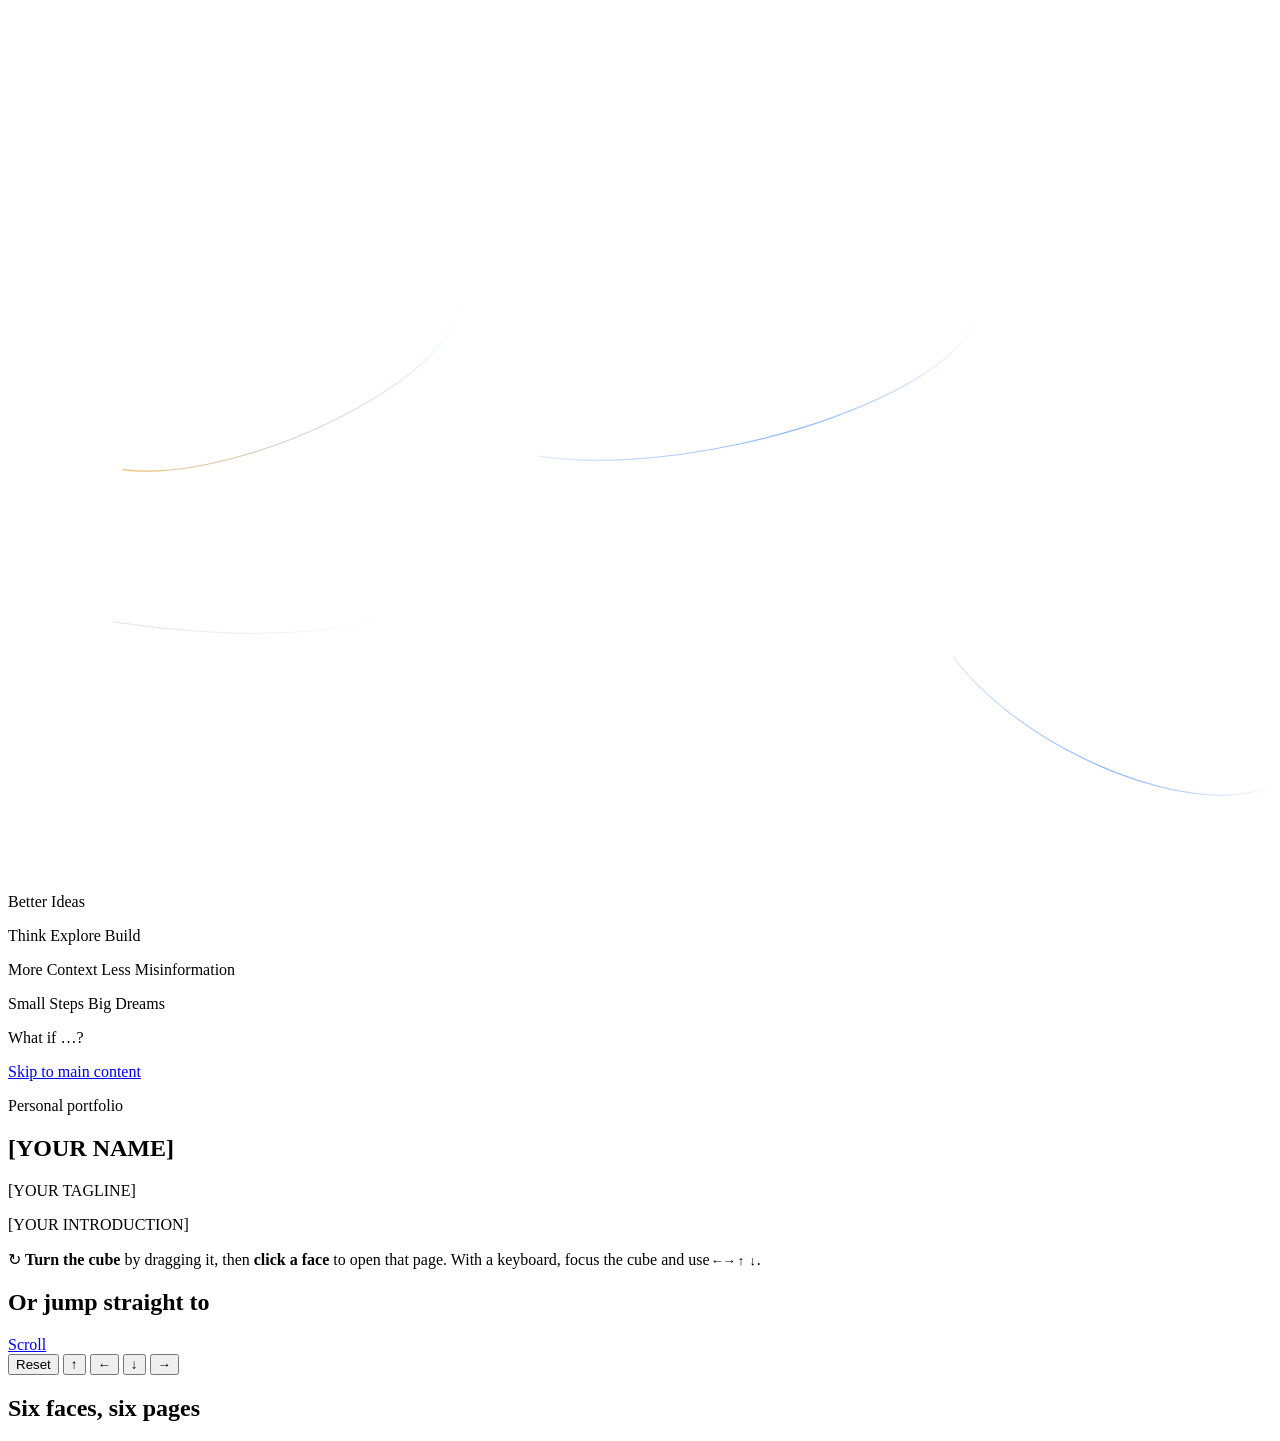
==== index.html @ 59bcc599 "Add files via upload" ====
<!DOCTYPE html>
<html lang="en">
<head>
  <meta charset="utf-8">
  <meta name="viewport" content="width=device-width, initial-scale=1">
  <title>Cube-tie Guy — Portfolio</title>
  <meta name="description" content="Personal portfolio: about, education, projects, achievements, activities and future goals.">
  <meta name="theme-color" content="#f3f1ec">
  <link rel="icon" href="assets/favicon.svg" type="image/svg+xml">
  <link href="https://fonts.googleapis.com/css2?family=Plus+Jakarta+Sans:wght@400;500;700;800&display=swap" rel="stylesheet">
  <link rel="stylesheet" href="css/styles.css">
  <link rel="stylesheet" href="css/styles.css">
  <link rel="stylesheet" href="css/cube-bg.css">
</head>
<body data-page="home" id="top">
  <div id="cube-bg" aria-hidden="true">
  <canvas id="stars"></canvas>

  <svg class="orbits" viewBox="0 0 1600 900" preserveAspectRatio="none">
    <defs>
      <linearGradient id="og1" x1="0" x2="1"><stop offset="0" stop-color="#ffb43a" stop-opacity=".9"/><stop offset="1" stop-color="#4f8dff" stop-opacity="0"/></linearGradient>
      <linearGradient id="og2" x1="0" x2="1"><stop offset="0" stop-color="#4f8dff" stop-opacity="0"/><stop offset=".6" stop-color="#6fa6ff" stop-opacity=".8"/><stop offset="1" stop-color="#4f8dff" stop-opacity="0"/></linearGradient>
    </defs>
    <g fill="none" stroke-width="1.5">
      <ellipse cx="330" cy="260" rx="260" ry="95" transform="rotate(-22 330 260)" stroke="url(#og1)" stroke-dasharray="520 700"/>
      <ellipse cx="900" cy="250" rx="330" ry="110" transform="rotate(-12 900 250)" stroke="url(#og2)" stroke-dasharray="620 900"/>
      <ellipse cx="1400" cy="640" rx="260" ry="120" transform="rotate(28 1400 640)" stroke="url(#og2)" stroke-dasharray="500 800"/>
      <ellipse cx="200" cy="520" rx="300" ry="70" transform="rotate(6 200 520)" stroke="url(#og1)" stroke-opacity=".5" stroke-dasharray="380 900"/>
    </g>
  </svg>

  <div id="cubes"></div>

  <p class="cbg-tag" style="left:12%;top:14%">Better Ideas</p>
  <p class="cbg-tag" style="left:55%;top:14%">Think Explore Build</p>
  <p class="cbg-tag" style="left:30%;top:67%">More Context Less Misinformation</p>
  <p class="cbg-tag" style="right:65%;top:12%">Small Steps Big Dreams</p>
  <p class="cbg-tag" style="right:25%;top:75%;max-width:none">What if …?</p>
</div>
  <a class="skip-link" href="#main">Skip to main content</a>

  <header class="site-header" id="site-header"></header>

  <main id="main">
    <div class="wrap">
      <section class="home-hero" aria-labelledby="home-title">
        <div class="home-copy">
          <p class="eyebrow">Personal portfolio</p>
          <h1 id="home-title"><span data-bind="site.name">[YOUR NAME]</span></h1>
          <p class="tagline" data-bind="site.tagline">[YOUR TAGLINE]</p>
          <p class="intro" data-bind="site.intro">[YOUR INTRODUCTION]</p>

          <p class="hint">
            <span aria-hidden="true">↻</span>
            <span><strong>Turn the cube</strong> by dragging it, then <strong>click a face</strong> to open that page.
            With a keyboard, focus the cube and use <kbd>←</kbd> <kbd>→</kbd> <kbd>↑</kbd> <kbd>↓</kbd>.</span>
          </p>

          <nav class="quick-nav" aria-labelledby="quick-nav-title">
            <h2 id="quick-nav-title">Or jump straight to</h2>
            <ul id="quick-nav-list">
              <!-- Filled by js/home.js; static fallback below for no-JS visitors -->
              <noscript>
                <li><a href="about.html">About</a></li>
                <li><a href="education.html">Education</a></li>
                <li><a href="projects.html">Projects</a></li>
                <li><a href="achievements.html">Achievements</a></li>
                <li><a href="activities.html">Activities</a></li>
                <li><a href="goals.html">Future Goals</a></li>
              </noscript>
            </ul>
          </nav>

          <a class="scroll-cue" href="#faces">Scroll</a>
        </div>

        <div class="home-stage">
          <div class="cube-scene" id="cube-scene" role="group" tabindex="0"
               aria-label="Interactive cube. Each face opens a section of the portfolio. Use the arrow keys to turn it and Enter to open the face in front."></div>

          <div class="cube-controls" role="group" aria-label="Cube rotation controls">
            <button type="button" data-cube-dir="reset" aria-label="Reset cube view">Reset</button>
            <button type="button" data-cube-dir="up" aria-label="Rotate cube up"><span aria-hidden="true">↑</span></button>
            <button type="button" data-cube-dir="left" aria-label="Rotate cube left"><span aria-hidden="true">←</span></button>
            <button type="button" data-cube-dir="down" aria-label="Rotate cube down"><span aria-hidden="true">↓</span></button>
            <button type="button" data-cube-dir="right" aria-label="Rotate cube right"><span aria-hidden="true">→</span></button>
          </div>

          <p class="cube-status" id="cube-status"></p>
          <p class="sr-only" id="cube-live" aria-live="polite"></p>
          <noscript><p class="no-js-note">The interactive cube needs JavaScript. The links above still take you to every section.</p></noscript>
        </div>
      </section>

      <section class="index-section" id="faces" aria-labelledby="faces-title">
        <h2 id="faces-title">Six faces, six pages</h2>
        <ul class="index-list" id="index-list"></ul>
      </section>
    </div>
  </main>

  <footer class="site-footer" id="site-footer"></footer>

  <script src="js/cube-bg.js"></script>
  <script src="js/content.js"></script>
  <script src="js/site.js"></script>
  <script src="js/home.js"></script>
  <script src="js/cube.js"></script>
</body>
</html>
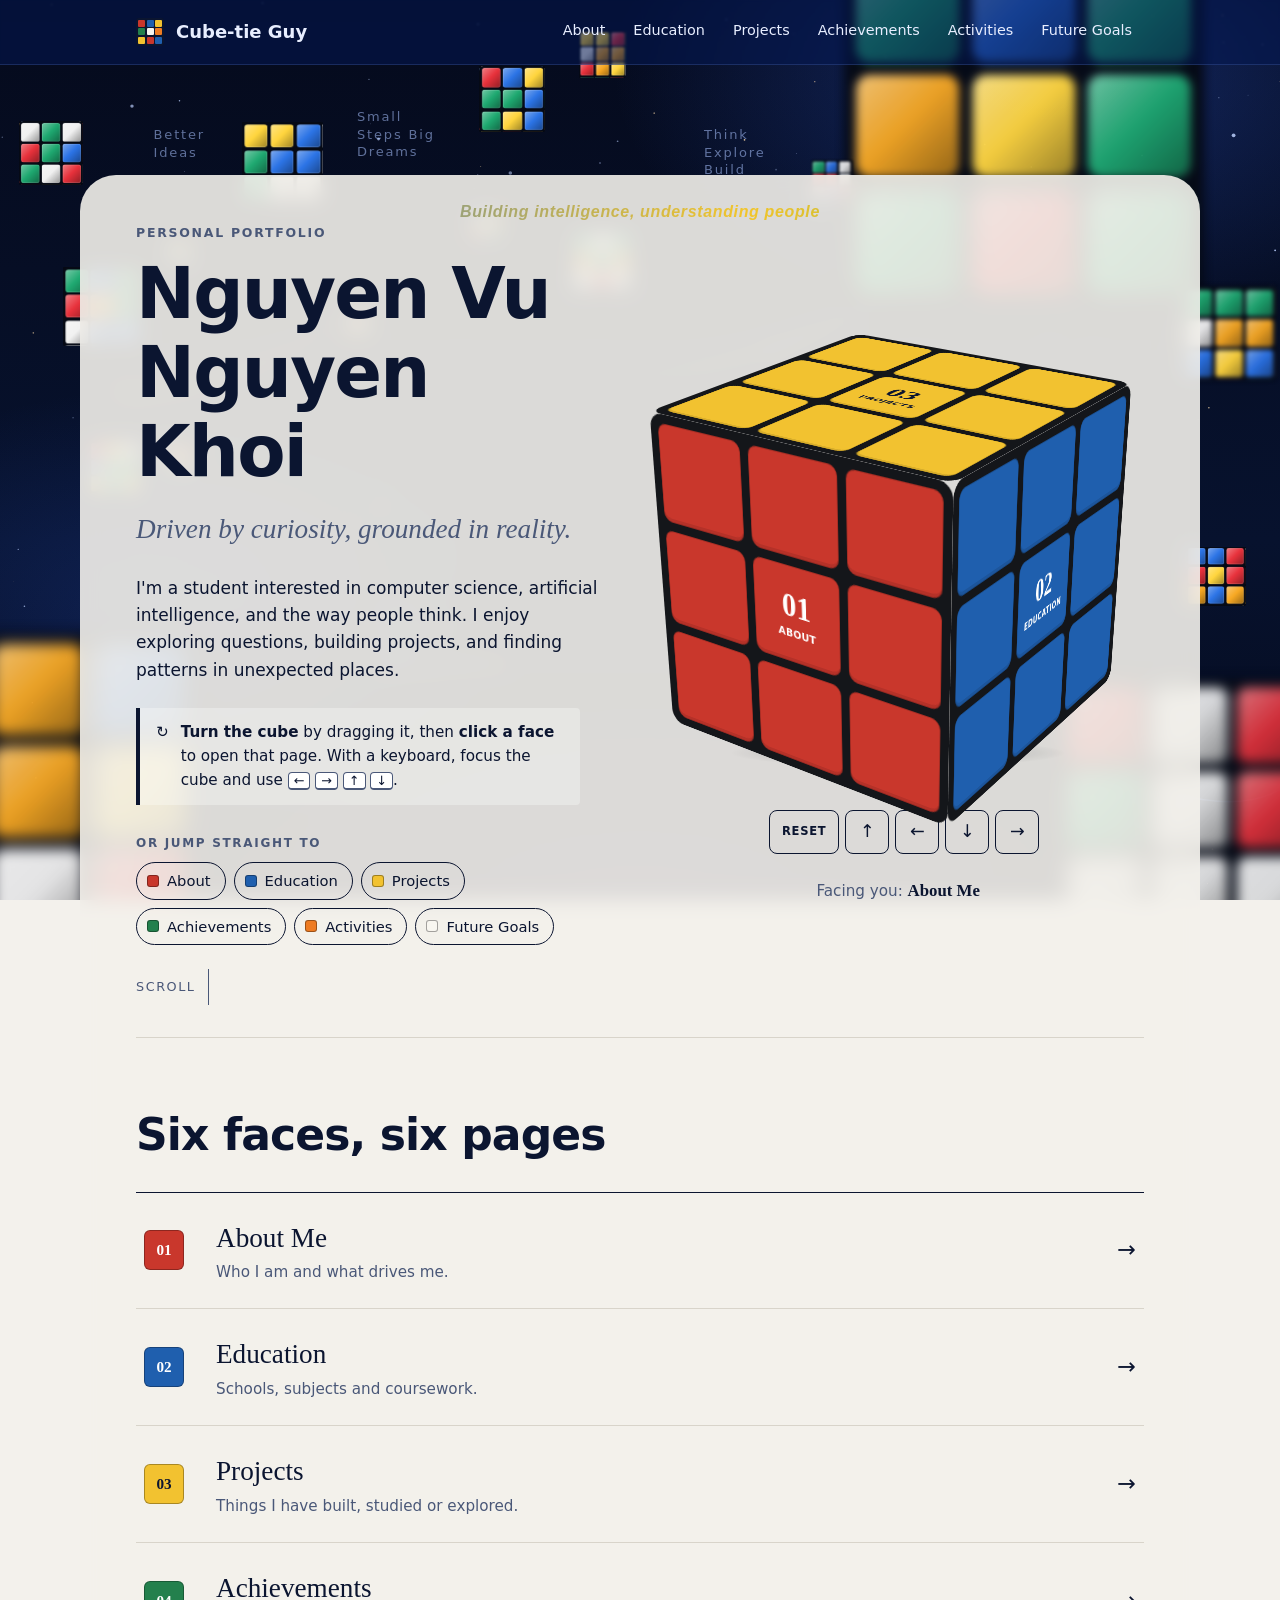
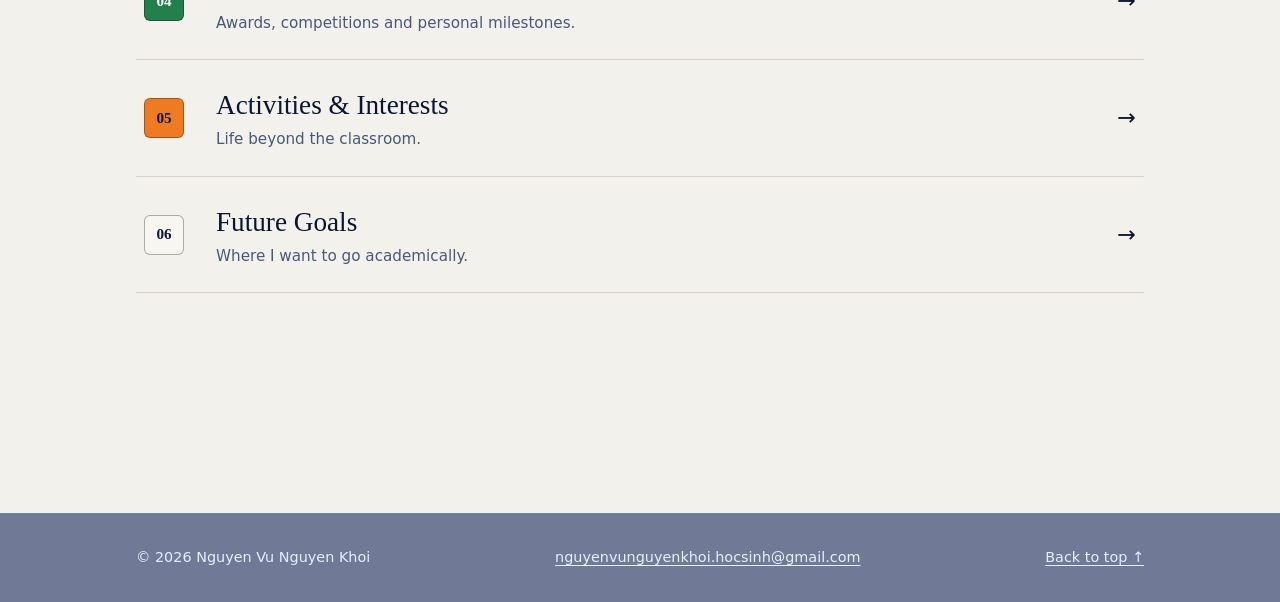
==== commit e2e29d10: "Add home motto to index.html Added a motto to the home section of the portfolio." ====
--- a/index.html
+++ b/index.html
@@ -44,6 +44,9 @@
   <main id="main">
     <div class="wrap">
       <section class="home-hero" aria-labelledby="home-title">
+          <p class="home-motto">
+    Building intelligence, understanding people
+  </p>
         <div class="home-copy">
           <p class="eyebrow">Personal portfolio</p>
           <h1 id="home-title"><span data-bind="site.name">[YOUR NAME]</span></h1>
@@ -59,7 +62,6 @@
           <nav class="quick-nav" aria-labelledby="quick-nav-title">
             <h2 id="quick-nav-title">Or jump straight to</h2>
             <ul id="quick-nav-list">
-              <!-- Filled by js/home.js; static fallback below for no-JS visitors -->
               <noscript>
                 <li><a href="about.html">About</a></li>
                 <li><a href="education.html">Education</a></li>
--- a/css/styles.css
+++ b/css/styles.css
@@ -0,0 +1,679 @@
+/* ==========================================================================
+   styles.css — shared design system for every page.
+   Palette: warm paper neutrals + six Rubik colours used sparingly.
+   Fonts: system stacks only (no external requests, so it works offline).
+   ========================================================================== */
+
+:root {
+  --paper: #f3f1ec;
+  --paper-2: #eae7df;
+  --ink: #16181d;
+  --muted: #5a5e69;
+  --line: #d8d4ca;
+
+  --red: #c9372c;
+  --blue: #1f5fae;
+  --yellow: #f2c230;
+  --green: #23804d;
+  --orange: #ee7b22;
+  --white: #f8f6f0;
+
+  --accent: var(--ink);
+  --accent-ink: #fff;
+
+  --serif: "Iowan Old Style", "Palatino Linotype", Palatino, "Book Antiqua", Georgia, "Times New Roman", serif;
+  --sans: system-ui, -apple-system, "Segoe UI", Roboto, "Helvetica Neue", Arial, sans-serif;
+
+  --s1: 4px; --s2: 8px; --s3: 12px; --s4: 16px; --s5: 24px; --s6: 32px; --s7: 48px; --s8: 72px; --s9: 112px;
+  --measure: 64ch;
+  --radius: 4px;
+  --gutter: clamp(20px, 5vw, 56px);
+}
+
+body[data-accent="red"]    { --accent: var(--red);    --accent-ink: #fff; }
+body[data-accent="blue"]   { --accent: var(--blue);   --accent-ink: #fff; }
+body[data-accent="yellow"] { --accent: var(--yellow); --accent-ink: var(--ink); }
+body[data-accent="green"]  { --accent: var(--green);  --accent-ink: #fff; }
+body[data-accent="orange"] { --accent: var(--orange); --accent-ink: var(--ink); }
+body[data-accent="white"]  { --accent: var(--white);  --accent-ink: var(--ink); }
+
+*, *::before, *::after { box-sizing: border-box; }
+
+html { scroll-behavior: smooth; -webkit-text-size-adjust: 100%; }
+
+body {
+  margin: 0;
+  min-height: 100vh;
+  display: flex;
+  flex-direction: column;
+  background: var(--paper);
+  color: var(--ink);
+  font-family: var(--sans);
+  font-size: 1.0625rem;
+  line-height: 1.6;
+  overflow-x: clip;
+}
+
+main { flex: 1 0 auto; }
+
+img, svg { max-width: 100%; display: block; }
+
+h1, h2, h3 { font-family: var(--serif); font-weight: 600; line-height: 1.12; margin: 0; letter-spacing: -0.01em; }
+p { margin: 0 0 var(--s4); }
+ul { margin: 0; padding: 0; list-style: none; }
+
+a { color: inherit; text-decoration-thickness: 1px; text-underline-offset: 0.18em; }
+a:hover { text-decoration-thickness: 2px; }
+
+:focus-visible { outline: 3px solid var(--blue); outline-offset: 3px; border-radius: 2px; }
+
+.wrap { width: 100%; max-width: 1120px; margin-inline: auto; padding-inline: var(--gutter); }
+
+.sr-only {
+  position: absolute; width: 1px; height: 1px; padding: 0; margin: -1px;
+  overflow: hidden; clip: rect(0, 0, 0, 0); white-space: nowrap; border: 0;
+}
+
+.skip-link {
+  position: absolute; left: var(--s4); top: -100px; z-index: 100;
+  background: var(--ink); color: #fff; padding: var(--s2) var(--s4); border-radius: var(--radius);
+}
+.skip-link:focus { top: var(--s3); }
+
+/* Placeholder text highlight — delete this rule to remove the marker once you have real text */
+.ph-text { background: rgba(242, 194, 48, 0.32); border-radius: 2px; padding: 0 2px; }
+
+.eyebrow {
+  font-size: 0.78rem; letter-spacing: 0.14em; text-transform: uppercase;
+  color: var(--muted); margin: 0 0 var(--s3); font-weight: 600;
+}
+
+/* --------------------------------------------------------------------------
+   Header
+   -------------------------------------------------------------------------- */
+.site-header { position: sticky; top: 0; z-index: 50; background: color-mix(in srgb, var(--paper) 92%, transparent); backdrop-filter: blur(6px); border-bottom: 1px solid var(--line); }
+@supports not (background: color-mix(in srgb, red, blue)) { .site-header { background: var(--paper); } }
+
+.header-inner { display: flex; align-items: center; justify-content: space-between; gap: var(--s5); min-height: 64px; }
+
+.brand { display: inline-flex; align-items: center; gap: var(--s3); text-decoration: none; font-family: var(--serif); font-weight: 600; font-size: 1.125rem; }
+.brand:hover { text-decoration: none; }
+.brand-mark { display: grid; grid-template-columns: repeat(3, 7px); gap: 1.5px; padding: 2px; background: var(--ink); border-radius: 3px; }
+.brand-mark i { width: 7px; height: 7px; border-radius: 1px; background: var(--white); }
+.brand-mark i[data-color="red"] { background: var(--red); }
+.brand-mark i[data-color="blue"] { background: var(--blue); }
+.brand-mark i[data-color="yellow"] { background: var(--yellow); }
+.brand-mark i[data-color="green"] { background: var(--green); }
+.brand-mark i[data-color="orange"] { background: var(--orange); }
+
+.site-nav ul { display: flex; gap: var(--s1); flex-wrap: wrap; }
+.site-nav a {
+  display: block; padding: var(--s2) var(--s3); font-size: 0.9rem; text-decoration: none;
+  border-bottom: 2px solid transparent; color: var(--muted);
+}
+.site-nav a:hover { color: var(--ink); border-bottom-color: var(--ink); }
+.site-nav a[data-color="red"]:hover, .site-nav a[data-color="red"][aria-current] { border-bottom-color: var(--red); }
+.site-nav a[data-color="blue"]:hover, .site-nav a[data-color="blue"][aria-current] { border-bottom-color: var(--blue); }
+.site-nav a[data-color="yellow"]:hover, .site-nav a[data-color="yellow"][aria-current] { border-bottom-color: var(--yellow); }
+.site-nav a[data-color="green"]:hover, .site-nav a[data-color="green"][aria-current] { border-bottom-color: var(--green); }
+.site-nav a[data-color="orange"]:hover, .site-nav a[data-color="orange"][aria-current] { border-bottom-color: var(--orange); }
+.site-nav a[data-color="white"]:hover, .site-nav a[data-color="white"][aria-current] { border-bottom-color: var(--white); }
+.site-nav a[aria-current] { color: var(--yellow); font-weight: 600; }
+
+.nav-toggle {
+  display: none; font: inherit; font-size: 0.9rem; padding: var(--s2) var(--s4);
+  background: transparent; color: var(--ink); border: 1px solid var(--ink); border-radius: 999px; cursor: pointer;
+}
+.nav-toggle:hover { background: var(--ink); color: #fff; }
+
+@media (max-width: 900px) {
+  .nav-toggle { display: inline-block; }
+  .site-nav { display: none; position: absolute; left: 0; right: 0; top: 100%; background: var(--paper); border-bottom: 1px solid var(--line); padding: var(--s3) var(--gutter) var(--s5); }
+  .site-nav.is-open { display: block; }
+  .site-nav ul { flex-direction: column; gap: 0; }
+  .site-nav a { padding: var(--s3) 0; border-bottom: 1px solid var(--line); font-size: 1rem; }
+}
+
+/* --------------------------------------------------------------------------
+   Footer
+   -------------------------------------------------------------------------- */
+.site-footer { margin-top: var(--s9); border-top: 1px solid var(--line); padding: var(--s6) 0; font-size: 0.9rem; color: var(--muted); }
+.footer-inner { display: flex; flex-wrap: wrap; gap: var(--s4) var(--s6); align-items: center; justify-content: space-between; }
+.footer-name { margin: 0; color: var(--ink); }
+.footer-links { display: flex; flex-wrap: wrap; gap: var(--s2) var(--s5); }
+
+/* --------------------------------------------------------------------------
+   Section pages
+   -------------------------------------------------------------------------- */
+.back-link { display: inline-block; font-size: 0.9rem; color: var(--muted); text-decoration: none; margin-bottom: var(--s6); }
+.back-link:hover { color: var(--ink); text-decoration: underline; }
+
+.page-hero { padding-top: var(--s7); padding-bottom: var(--s7); }
+.page-hero-row { display: grid; grid-template-columns: auto 1fr; gap: var(--s6); align-items: start; }
+.page-hero h1 { font-size: clamp(2.4rem, 6vw, 4.25rem); margin-bottom: var(--s5); }
+.lede { font-size: 1.25rem; line-height: 1.5; color: var(--muted); max-width: 52ch; margin: 0; }
+
+.page-sticker {
+  display: grid; place-items: center; width: clamp(64px, 10vw, 104px); aspect-ratio: 1;
+  background: var(--accent); color: var(--accent-ink);
+  font-family: var(--serif); font-size: clamp(1.4rem, 3vw, 2.2rem); font-weight: 600;
+  border-radius: 8px; box-shadow: 0 0 0 4px var(--ink), 0 10px 24px -12px rgba(0, 0, 0, 0.5);
+  border: 1px solid rgba(0, 0, 0, 0.18);
+}
+body[data-accent="white"] .page-sticker { border-color: var(--line); }
+
+@media (max-width: 640px) {
+  .page-hero-row { grid-template-columns: 1fr; gap: var(--s5); }
+}
+
+.content { max-width: 1120px; margin-inline: auto; padding-inline: var(--gutter); }
+
+.block { padding-block: var(--s7); border-top: 1px solid var(--line); }
+.block-title { font-size: clamp(1.5rem, 3vw, 2rem); margin-bottom: var(--s6); display: flex; align-items: center; gap: var(--s3); }
+.block-title::before { content: ""; width: 14px; height: 14px; background: var(--accent); border: 1px solid rgba(0, 0, 0, 0.25); border-radius: 2px; flex: none; }
+
+.prose { max-width: var(--measure); }
+.prose p:last-child { margin-bottom: 0; }
+.prose p {
+  margin-bottom: 4.5em;
+}
+
+/* Split with image */
+.split {
+  display: grid;
+  grid-template-columns: 1fr;
+  gap: var(--s6);
+  align-items: start;
+}
+
+.split-portrait {
+  grid-template-columns: minmax(0, 1.3fr) minmax(0, 1fr);
+  gap: clamp(32px, 5vw, 56px);
+  align-items: center;
+}
+
+@media (max-width: 760px) {
+  .split-portrait {
+    grid-template-columns: 1fr;
+    gap: var(--s6);
+  }
+}
+
+/* Figures / placeholders */
+.figure { margin: 0; }
+
+.figure img {
+  width: 100%;
+  height: auto;
+  aspect-ratio: 16 / 9;      /* ngắn hơn: 16/7 hoặc 2/1; cao hơn: 4/3 */
+  object-fit: cover;         /* cắt phần thừa, không làm méo ảnh */
+  object-position: center;   /* đổi thành top / bottom nếu bị cắt mất phần quan trọng */
+  border: 1px solid var(--line);
+  border-radius: var(--radius);
+}
+.figure figcaption { font-size: 0.85rem; color: var(--muted); margin-top: var(--s2); }
+
+.ph-box {
+  display: grid; place-items: center; text-align: center; padding: var(--s5);
+  aspect-ratio: 16 / 9;      /* đổi cùng với ảnh để khung giữ chỗ khớp */
+  border: 1.5px dashed #b2ada0; border-radius: var(--radius);
+  background: repeating-linear-gradient(135deg, transparent 0 14px, rgba(0, 0, 0, 0.025) 14px 28px);
+  color: var(--muted); font-size: 0.9rem;
+}
+
+/* Ảnh dọc (portrait): trước là 4/5, giờ thấp hơn một chút */
+.figure-portrait img,
+.figure-portrait .ph-box { aspect-ratio: 1 / 1; }
+
+/* Facts */
+.facts { display: grid; grid-template-columns: repeat(auto-fit, minmax(210px, 1fr)); gap: 0; margin: 0; border-top: 1px solid var(--ink); }
+.facts > div { padding: var(--s4) var(--s4) var(--s4) 0; border-bottom: 1px solid var(--line); }
+.facts dt { font-size: 0.75rem; letter-spacing: 0.12em; text-transform: uppercase; color: var(--muted); margin-bottom: var(--s1); font-weight: 600; }
+.facts dd { margin: 0; font-family: var(--serif); font-size: 1.2rem;   overflow-wrap: anywhere;
+  word-break: normal;
+  min-width: 0;}
+
+/* Chips */
+.chip-groups { display: grid; gap: var(--s6); }
+.chip-group h3 { font-family: var(--sans); font-size: 0.8rem; letter-spacing: 0.1em; text-transform: uppercase; color: var(--muted); margin-bottom: var(--s3); font-weight: 600; }
+.chips { display: flex; flex-wrap: wrap; gap: var(--s2); }
+.chips li { padding: 5px 14px; border: 1px solid var(--ink); border-radius: 999px; font-size: 0.92rem; background: transparent; }
+.chips-small { margin-top: var(--s4); }
+.chips-small li { font-size: 0.8rem; padding: 2px 10px; border-color: #9b9788; }
+
+/* Timeline + entries */
+.timeline, .entries, .groups { display: grid; gap: 0; }
+.timeline { border-left: 2px solid var(--ink); margin-left: 6px; }
+.entry { display: grid; grid-template-columns: 190px 1fr; gap: var(--s5); padding: var(--s5) 0; border-bottom: 1px solid var(--line); }
+.entry:last-child { border-bottom: 0; }
+.timeline .entry { position: relative; padding-left: var(--s6); }
+.timeline .entry::before {
+  content: ""; position: absolute; left: -9px; top: 32px; width: 16px; height: 16px;
+  background: var(--accent); border: 2px solid var(--ink); border-radius: 3px;
+}
+.entry-meta { font-size: 0.85rem; color: var(--muted); font-weight: 600; letter-spacing: 0.03em; margin: 4px 0 0; }
+.entry h3 { font-size: 1.35rem; margin-bottom: var(--s1); }
+.entry-sub { color: var(--muted); font-style: italic; margin-bottom: var(--s3); }
+.entry-body p:last-child { margin-bottom: 0; }
+@media (max-width: 700px) {
+  .entry { grid-template-columns: 1fr; gap: var(--s1); }
+  .entry-meta { margin: 0; }
+}
+
+.group + .group { margin-top: var(--s6); }
+.group-label { font-family: var(--sans); font-size: 0.8rem; letter-spacing: 0.12em; text-transform: uppercase; font-weight: 700; padding-bottom: var(--s2); border-bottom: 2px solid var(--accent); display: inline-block; }
+.group .entries { margin-top: var(--s3); }
+
+/* Bullets */
+.bullets { display: grid; gap: var(--s2); margin-top: var(--s3); }
+.bullets li { position: relative; padding-left: var(--s5); }
+.bullets li::before { content: ""; position: absolute; left: 0; top: 0.65em; width: 8px; height: 8px; background: var(--accent); border: 1px solid rgba(0, 0, 0, 0.3); border-radius: 1px; }
+.bullets-large { font-size: 1.15rem; margin-top: 0; }
+
+/* Interests */
+.interests { display: grid; grid-template-columns: repeat(auto-fit, minmax(240px, 1fr)); gap: var(--s5); }
+.interests li { border-top: 2px solid var(--ink); padding-top: var(--s3); display: grid; gap: var(--s1); }
+.interests strong { font-family: var(--serif); font-size: 1.25rem; font-weight: 600; }
+.interests span { color: var(--muted); }
+
+/* Projects */
+.projects { display: grid; gap: var(--s8); }
+.project { display: grid; grid-template-columns: minmax(0, 1.15fr) minmax(0, 1fr); gap: var(--s6); align-items: start; }
+.project:nth-child(even) .project-shots { order: 2; }
+.project-shots { display: grid; gap: var(--s3); }
+.project-shots.shots-2 { grid-template-columns: 1fr 1fr; }
+.project-shots.shots-2 .ph-box { aspect-ratio: 4 / 5; }
+.project-info h3 { font-size: clamp(1.5rem, 3vw, 2rem); margin-bottom: var(--s3); }
+.project-links { display: flex; gap: var(--s5); margin-top: var(--s4); font-weight: 600; }
+@media (max-width: 800px) {
+  .project { grid-template-columns: 1fr; gap: var(--s4); }
+  .project:nth-child(even) .project-shots { order: 0; }
+}
+
+/* Pager */
+.pager { display: grid; grid-template-columns: 1fr 1fr; gap: var(--s4); padding-top: var(--s7); border-top: 1px solid var(--line); }
+.pager-link {
+  display: grid; gap: 2px; padding: var(--s4) var(--s5); text-decoration: none;
+  border: 1px solid var(--ink); border-radius: var(--radius); border-left-width: 8px;
+  transition: background-color 0.15s, color 0.15s;
+}
+.pager-next { text-align: right; border-left-width: 1px; border-right-width: 8px; }
+.pager-link[data-color="red"] { border-color: var(--ink); border-left-color: var(--red); }
+.pager-next[data-color="red"] { border-left-color: var(--ink); border-right-color: var(--red); }
+.pager-link[data-color="blue"] { border-left-color: var(--blue); }
+.pager-next[data-color="blue"] { border-left-color: var(--ink); border-right-color: var(--blue); }
+.pager-link[data-color="yellow"] { border-left-color: var(--yellow); }
+.pager-next[data-color="yellow"] { border-left-color: var(--ink); border-right-color: var(--yellow); }
+.pager-link[data-color="green"] { border-left-color: var(--green); }
+.pager-next[data-color="green"] { border-left-color: var(--ink); border-right-color: var(--green); }
+.pager-link[data-color="orange"] { border-left-color: var(--orange); }
+.pager-next[data-color="orange"] { border-left-color: var(--ink); border-right-color: var(--orange); }
+.pager-link[data-color="white"] { border-left-color: var(--line); }
+.pager-next[data-color="white"] { border-left-color: var(--ink); border-right-color: var(--line); }
+.pager-link:hover { background: var(--ink); color: #fff; }
+.pager-dir { font-size: 0.8rem; letter-spacing: 0.08em; text-transform: uppercase; opacity: 0.7; }
+.pager-title { font-family: var(--serif); font-size: 1.25rem; }
+@media (max-width: 560px) { .pager { grid-template-columns: 1fr; } }
+
+/* --------------------------------------------------------------------------
+   Homepage
+   -------------------------------------------------------------------------- */
+.home-hero {
+  display: grid; grid-template-columns: minmax(0, 1fr) minmax(0, 1.05fr);
+  gap: var(--s7); align-items: center;
+  min-height: calc(100vh - 64px - 40px); min-height: calc(100svh - 64px - 40px);
+  padding-block: var(--s7) var(--s6);
+}
+.home-copy h1 { font-size: clamp(2.8rem, 5.5vw, 4.5rem); letter-spacing: -0.025em; margin-bottom: var(--s4); }
+.tagline { font-family: var(--serif); font-style: italic; font-size: clamp(1.25rem, 2.4vw, 1.7rem); color: var(--muted); margin-bottom: var(--s5); }
+.home-copy .intro { max-width: 46ch; margin-bottom: var(--s5); }
+
+.hint {
+  display: flex; gap: var(--s3); align-items: flex-start; max-width: 46ch;
+  font-size: 0.95rem; color: var(--ink); padding: var(--s3) var(--s4);
+  border-left: 4px solid var(--ink); background: rgba(255,255,255,.30); border-radius: 0 var(--radius) var(--radius) 0;
+  margin-bottom: var(--s6);
+}
+.hint kbd { font-family: inherit; font-size: 0.8rem; border: 1px solid var(--muted); border-bottom-width: 2px; border-radius: 4px; padding: 0 5px; background: #fff; }
+
+.quick-nav { margin-bottom: var(--s5); }
+.quick-nav h2 { font-family: var(--sans); font-size: 0.75rem; letter-spacing: 0.14em; text-transform: uppercase; color: var(--muted); margin-bottom: var(--s3); font-weight: 700; }
+.quick-nav ul { display: flex; flex-wrap: wrap; gap: var(--s2); }
+.quick-nav a {
+  display: inline-flex; align-items: center; gap: 8px; padding: 6px 14px 6px 10px; text-decoration: none; font-size: 0.92rem;
+  border: 1px solid var(--ink); border-radius: 999px; background: transparent; transition: background-color 0.15s, color 0.15s;
+}
+.quick-nav a:hover { background: var(--ink); color: #fff; }
+.quick-nav .dot { width: 12px; height: 12px; border-radius: 3px; border: 1px solid rgba(0, 0, 0, 0.35); }
+.dot[data-color="red"] { background: var(--red); }
+.dot[data-color="blue"] { background: var(--blue); }
+.dot[data-color="yellow"] { background: var(--yellow); }
+.dot[data-color="green"] { background: var(--green); }
+.dot[data-color="orange"] { background: var(--orange); }
+.dot[data-color="white"] { background: var(--white); }
+
+.scroll-cue { display: inline-flex; align-items: center; gap: var(--s3); font-size: 0.8rem; letter-spacing: 0.12em; text-transform: uppercase; color: var(--muted); text-decoration: none; }
+.scroll-cue::after { content: ""; width: 1px; height: 36px; background: currentColor; }
+.scroll-cue:hover { color: var(--ink); text-decoration: none; }
+
+@media (max-width: 900px) {
+  .home-hero { grid-template-columns: 1fr; min-height: 0; gap: var(--s6); padding-top: var(--s6); }
+  .home-stage { order: -1; }
+  .home-copy .scroll-cue { display: none; }
+}
+
+/* Index of faces (below the fold) */
+.index-section { padding-block: var(--s8) 0; border-top: 1px solid var(--line); }
+.index-section > h2 { font-size: clamp(1.8rem, 4vw, 2.75rem); margin-bottom: var(--s6); }
+.index-list { border-top: 1px solid var(--ink); }
+.index-list a {
+  display: grid; grid-template-columns: 56px minmax(0, 1fr) auto; gap: var(--s4); align-items: center;
+  padding: var(--s5) var(--s2); text-decoration: none; border-bottom: 1px solid var(--line);
+  transition: background-color 0.15s, padding 0.15s;
+}
+.index-list a:hover { background: var(--paper-2); padding-left: var(--s4); }
+.index-chip { width: 40px; height: 40px; border-radius: 6px; border: 1px solid rgba(0, 0, 0, 0.3); display: grid; place-items: center; font-family: var(--serif); font-weight: 600; font-size: 0.95rem; }
+.index-chip[data-color="red"] { background: var(--red); color: #fff; }
+.index-chip[data-color="blue"] { background: var(--blue); color: #fff; }
+.index-chip[data-color="yellow"] { background: var(--yellow); }
+.index-chip[data-color="green"] { background: var(--green); color: #fff; }
+.index-chip[data-color="orange"] { background: var(--orange); }
+.index-chip[data-color="white"] { background: var(--white); }
+.index-title { font-family: var(--serif); font-size: clamp(1.25rem, 2.6vw, 1.7rem); display: block; }
+.index-blurb { color: var(--muted); font-size: 0.95rem; display: block; }
+.index-arrow { font-size: 1.4rem; }
+@media (max-width: 520px) { .index-list a { grid-template-columns: 44px 1fr; } .index-arrow { display: none; } }
+
+/* --------------------------------------------------------------------------
+   The cube (CSS 3D)
+   -------------------------------------------------------------------------- */
+.home-stage { display: grid; justify-items: center; gap: var(--s5); }
+
+.cube-scene {
+  --cube: clamp(220px, 29vw, 330px);
+  --half: calc(var(--cube) / 2);
+  --gap: calc(var(--cube) * 0.028);
+  width: calc(var(--cube) * 1.45);
+  height: calc(var(--cube) * 1.4);
+  max-width: 100%;
+  display: grid; place-items: center;
+  perspective: calc(var(--cube) * 4.2);
+  touch-action: none;
+  cursor: grab;
+  user-select: none; -webkit-user-select: none;
+  outline-offset: -6px;
+}
+.cube-scene.is-dragging { cursor: grabbing; }
+.cube-scene:focus-visible { outline: 3px solid var(--blue); border-radius: 12px; }
+
+.cube {
+  position: relative; width: var(--cube); height: var(--cube);
+  transform-style: preserve-3d;
+  transform: rotateX(var(--rx, -24deg)) rotateY(var(--ry, -34deg));
+  will-change: transform;
+}
+.cube.is-animating { transition: transform 0.7s cubic-bezier(0.2, 0.7, 0.2, 1); }
+
+/* soft floor shadow */
+.cube-shadow {
+  position: absolute; left: 50%; bottom: 4%; width: 70%; height: 6%;
+  transform: translateX(-50%); border-radius: 50%;
+  background: radial-gradient(closest-side, rgba(0, 0, 0, 0.28), transparent);
+  pointer-events: none;
+}
+
+.face {
+  position: absolute; inset: 0; display: grid; grid-template: repeat(3, 1fr) / repeat(3, 1fr); gap: var(--gap);
+  padding: var(--gap); background: #14161a; border-radius: calc(var(--cube) * 0.045);
+  backface-visibility: hidden; -webkit-backface-visibility: hidden;
+  text-decoration: none; color: var(--ink);
+  -webkit-user-drag: none; user-select: none; -webkit-user-select: none;
+  -webkit-tap-highlight-color: transparent;
+}
+.face[data-face="front"]  { transform: rotateY(0deg)    translateZ(var(--half)); }
+.face[data-face="back"]   { transform: rotateY(180deg)  translateZ(var(--half)); }
+.face[data-face="right"]  { transform: rotateY(90deg)   translateZ(var(--half)); }
+.face[data-face="left"]   { transform: rotateY(-90deg)  translateZ(var(--half)); }
+.face[data-face="top"]    { transform: rotateX(90deg)   translateZ(var(--half)); }
+.face[data-face="bottom"] { transform: rotateX(-90deg)  translateZ(var(--half)); }
+
+.sticker {
+  display: grid; place-items: center; text-align: center; border-radius: calc(var(--cube) * 0.03);
+  background: var(--tile); color: var(--tile-ink);
+  box-shadow: inset 0 0 0 1px rgba(0, 0, 0, 0.18), inset 0 calc(var(--cube) * -0.012) 0 rgba(0, 0, 0, 0.1);
+  transition: filter 0.15s, transform 0.15s;
+  pointer-events: none;
+}
+.face[data-color="red"]    { --tile: var(--red);    --tile-ink: #fff; }
+.face[data-color="blue"]   { --tile: var(--blue);   --tile-ink: #fff; }
+.face[data-color="yellow"] { --tile: var(--yellow); --tile-ink: var(--ink); }
+.face[data-color="green"]  { --tile: var(--green);  --tile-ink: #fff; }
+.face[data-color="orange"] { --tile: var(--orange); --tile-ink: var(--ink); }
+.face[data-color="white"]  { --tile: var(--white);  --tile-ink: var(--ink); }
+
+.sticker.is-center {
+  display: flex;
+  flex-direction: column;
+  align-items: center;
+  justify-content: center;
+  text-align: center;
+  line-height: 1.05;
+  padding: 4%;
+}
+
+.sticker.is-center b {
+  display: block;
+  width: 100%;
+  margin: 0;
+  font-family: var(--serif);
+  font-size: calc(var(--cube) * 0.1);
+  font-weight: 600;
+  text-align: center;
+}
+
+.sticker.is-center span {
+  display: block;
+  width: 100%;
+  margin: 4px 0 0;
+  padding: 0;
+  box-sizing: border-box;
+  font-size: calc(var(--cube) * 0.033);
+  letter-spacing: 0.02em;
+  text-transform: uppercase;
+  font-weight: 700;
+  text-align: center;
+  line-height: 1.2;
+  transform: none;
+}
+/* hover / focus / active states */
+.face:hover .sticker { filter: brightness(1.07) saturate(1.05); }
+.face:hover .sticker.is-center { transform: scale(1.05); }
+.face:active .sticker.is-center { transform: scale(0.97); }
+.face:focus { outline: none; }
+.face:focus-visible { box-shadow: 0 0 0 4px #fff, 0 0 0 7px var(--blue); }
+.cube-scene.is-dragging .face .sticker { filter: none; transform: none; }
+
+/* Controls */
+.cube-controls { display: flex; flex-wrap: wrap; gap: 6px; justify-content: center; }
+.cube-controls button {
+  font: inherit; font-size: 1.1rem; line-height: 1; cursor: pointer; border: 1px solid var(--ink); background: transparent; color: var(--ink);
+  border-radius: 8px; min-width: 44px; height: 44px; padding: 0 12px; display: grid; place-items: center; transition: background-color 0.15s, color 0.15s;
+}
+.cube-controls button:hover { background: var(--ink); color: #fff; }
+.cube-controls button:active { transform: translateY(1px); }
+.cube-controls [data-cube-dir="reset"] { font-size: 0.72rem; letter-spacing: 0.06em; text-transform: uppercase; font-weight: 700; margin-left: var(--s3); }
+
+.cube-status { margin: 0; min-height: 1.6em; font-size: 0.95rem; color: var(--muted); text-align: center; }
+.cube-status strong { color: var(--ink); font-family: var(--serif); font-size: 1.05rem; }
+
+@media (max-width: 520px) {
+  .cube-scene { --cube: min(62vw, 260px); }
+}
+
+/* No-JS fallback note */
+.no-js-note { padding: var(--s4); background: var(--paper-2); border-radius: var(--radius); font-size: 0.95rem; }
+
+/* --------------------------------------------------------------------------
+   Reduced motion
+   -------------------------------------------------------------------------- */
+@media (prefers-reduced-motion: reduce) {
+  html { scroll-behavior: auto; }
+  *, *::before, *::after { transition-duration: 0.01ms !important; animation-duration: 0.01ms !important; }
+  .cube.is-animating { transition: none; }
+}
+
+@media print {
+  .site-header, .cube-controls, .scroll-cue { display: none; }
+}
+main, .site-footer { position: relative; z-index: 1; }
+main{
+  position:relative; z-index:1;
+  background:rgba(243,241,236,.90);
+  -webkit-backdrop-filter:blur(10px);
+  backdrop-filter:blur(10px);
+  border-radius:36px;
+  max-width:1180px;
+  margin:110px auto 60px;
+  overflow:hidden;
+  padding-bottom:48px;
+}
+
+.site-header{
+  position: sticky;
+  top: 0;
+  background:rgba(4, 25, 82, 0.55);
+  -webkit-backdrop-filter:blur(1px);
+  backdrop-filter:blur(1px);
+  border-bottom:1px solid rgba(120,160,255,.18);
+}
+.site-header,
+.site-header a{ color:#e8eeff; }
+.site-header a:hover{ color:#ffd53e; }
+
+
+.site-footer{
+  background:rgba(4, 25, 82, 0.55);
+  -webkit-backdrop-filter:blur(1px);
+  backdrop-filter:blur(1px);
+  border-top:1px solid rgba(120,160,255, .18);
+  color:rgba(200,215,255,.75);
+}
+.site-footer a{ color:#cfe0ff; }
+.site-footer a:hover{ color:#ffd53e; }
+.site-footer,
+.site-footer p,
+.site-footer span,
+.site-footer small,
+.site-footer div,
+.site-footer a{
+  color:#e8eeff;
+}
+:root{
+  --ink:#0b1530;
+  --muted:#4a5878;
+}
+body, h1, h2, h3, .site-header .brand{ font-family:'Plus Jakarta Sans', system-ui, sans-serif; }
+h1, h2, h3{ font-weight:800; letter-spacing:-0.02em; }
+
+.project-link {
+  display: inline-flex;
+  align-items: center;
+  gap: 6px;
+  margin-top: 12px;
+  padding-bottom: 3px;
+  color: var(--ink);
+  font-size: 13px;
+  font-weight: 600;
+  text-decoration: none;
+  border-bottom: 1px solid var(--ink);
+  transition: color 0.2s ease, border-color 0.2s ease;
+}
+
+.project-link:hover {
+  color: var(--accent);
+  border-color: var(--accent);
+}
+
+.project-link span {
+  transition: transform 0.2s ease;
+}
+
+.project-link:hover span {
+  transform: translate(2px, -2px);
+}
+.project-no-shots .project-info {
+  grid-column: 1 / -1;
+}
+.entry-images {
+  display: grid;
+  grid-template-columns: repeat(auto-fit, minmax(180px, 1fr));
+  gap: 12px;
+  margin-top: 16px;
+}
+
+.entry-images .figure {
+  margin: 0;
+  max-width: 100%;
+}
+
+.entry-images img {
+  display: block;
+  width: 100%;
+  height: auto;
+  border-radius: 8px;
+}
+.home-motto {
+  position: absolute;
+  top: 24px;
+  left: 50%;
+  transform: translateX(-50%);
+  width: calc(100% - 48px);
+  margin: 0;
+  text-align: center;
+
+  font-family: 'Plus Jakarta Sans', sans-serif;
+  font-size: 1rem;
+  font-style: italic;
+  font-weight: 800;
+  letter-spacing: 0.04em;
+  line-height: 1.6;
+
+  background: linear-gradient(
+    90deg,
+    #3478d4,
+    #f2c52b,
+    #299c61,
+    #e5483b,
+    #f28c28,
+    #3478d4
+  );
+  background-size: 300% auto;
+  background-clip: text;
+  -webkit-background-clip: text;
+  color: transparent;
+
+  animation: motto-gradient 18s linear infinite;
+  z-index: 5;
+}
+
+@keyframes motto-gradient {
+  from {
+    background-position: 0% center;
+  }
+  to {
+    background-position: 300% center;
+  }
+}
+
+@media (max-width: 600px) {
+  .home-motto {
+    top: 20px;
+    width: calc(100% - 32px);
+    font-size: 0.78rem;
+    letter-spacing: 0.02em;
+  }
+}
+.prose{ max-width:none; }
+main p{ max-width:none; }
+
+
--- a/css/styles.css
+++ b/css/styles.css
@@ -0,0 +1,679 @@
+/* ==========================================================================
+   styles.css — shared design system for every page.
+   Palette: warm paper neutrals + six Rubik colours used sparingly.
+   Fonts: system stacks only (no external requests, so it works offline).
+   ========================================================================== */
+
+:root {
+  --paper: #f3f1ec;
+  --paper-2: #eae7df;
+  --ink: #16181d;
+  --muted: #5a5e69;
+  --line: #d8d4ca;
+
+  --red: #c9372c;
+  --blue: #1f5fae;
+  --yellow: #f2c230;
+  --green: #23804d;
+  --orange: #ee7b22;
+  --white: #f8f6f0;
+
+  --accent: var(--ink);
+  --accent-ink: #fff;
+
+  --serif: "Iowan Old Style", "Palatino Linotype", Palatino, "Book Antiqua", Georgia, "Times New Roman", serif;
+  --sans: system-ui, -apple-system, "Segoe UI", Roboto, "Helvetica Neue", Arial, sans-serif;
+
+  --s1: 4px; --s2: 8px; --s3: 12px; --s4: 16px; --s5: 24px; --s6: 32px; --s7: 48px; --s8: 72px; --s9: 112px;
+  --measure: 64ch;
+  --radius: 4px;
+  --gutter: clamp(20px, 5vw, 56px);
+}
+
+body[data-accent="red"]    { --accent: var(--red);    --accent-ink: #fff; }
+body[data-accent="blue"]   { --accent: var(--blue);   --accent-ink: #fff; }
+body[data-accent="yellow"] { --accent: var(--yellow); --accent-ink: var(--ink); }
+body[data-accent="green"]  { --accent: var(--green);  --accent-ink: #fff; }
+body[data-accent="orange"] { --accent: var(--orange); --accent-ink: var(--ink); }
+body[data-accent="white"]  { --accent: var(--white);  --accent-ink: var(--ink); }
+
+*, *::before, *::after { box-sizing: border-box; }
+
+html { scroll-behavior: smooth; -webkit-text-size-adjust: 100%; }
+
+body {
+  margin: 0;
+  min-height: 100vh;
+  display: flex;
+  flex-direction: column;
+  background: var(--paper);
+  color: var(--ink);
+  font-family: var(--sans);
+  font-size: 1.0625rem;
+  line-height: 1.6;
+  overflow-x: clip;
+}
+
+main { flex: 1 0 auto; }
+
+img, svg { max-width: 100%; display: block; }
+
+h1, h2, h3 { font-family: var(--serif); font-weight: 600; line-height: 1.12; margin: 0; letter-spacing: -0.01em; }
+p { margin: 0 0 var(--s4); }
+ul { margin: 0; padding: 0; list-style: none; }
+
+a { color: inherit; text-decoration-thickness: 1px; text-underline-offset: 0.18em; }
+a:hover { text-decoration-thickness: 2px; }
+
+:focus-visible { outline: 3px solid var(--blue); outline-offset: 3px; border-radius: 2px; }
+
+.wrap { width: 100%; max-width: 1120px; margin-inline: auto; padding-inline: var(--gutter); }
+
+.sr-only {
+  position: absolute; width: 1px; height: 1px; padding: 0; margin: -1px;
+  overflow: hidden; clip: rect(0, 0, 0, 0); white-space: nowrap; border: 0;
+}
+
+.skip-link {
+  position: absolute; left: var(--s4); top: -100px; z-index: 100;
+  background: var(--ink); color: #fff; padding: var(--s2) var(--s4); border-radius: var(--radius);
+}
+.skip-link:focus { top: var(--s3); }
+
+/* Placeholder text highlight — delete this rule to remove the marker once you have real text */
+.ph-text { background: rgba(242, 194, 48, 0.32); border-radius: 2px; padding: 0 2px; }
+
+.eyebrow {
+  font-size: 0.78rem; letter-spacing: 0.14em; text-transform: uppercase;
+  color: var(--muted); margin: 0 0 var(--s3); font-weight: 600;
+}
+
+/* --------------------------------------------------------------------------
+   Header
+   -------------------------------------------------------------------------- */
+.site-header { position: sticky; top: 0; z-index: 50; background: color-mix(in srgb, var(--paper) 92%, transparent); backdrop-filter: blur(6px); border-bottom: 1px solid var(--line); }
+@supports not (background: color-mix(in srgb, red, blue)) { .site-header { background: var(--paper); } }
+
+.header-inner { display: flex; align-items: center; justify-content: space-between; gap: var(--s5); min-height: 64px; }
+
+.brand { display: inline-flex; align-items: center; gap: var(--s3); text-decoration: none; font-family: var(--serif); font-weight: 600; font-size: 1.125rem; }
+.brand:hover { text-decoration: none; }
+.brand-mark { display: grid; grid-template-columns: repeat(3, 7px); gap: 1.5px; padding: 2px; background: var(--ink); border-radius: 3px; }
+.brand-mark i { width: 7px; height: 7px; border-radius: 1px; background: var(--white); }
+.brand-mark i[data-color="red"] { background: var(--red); }
+.brand-mark i[data-color="blue"] { background: var(--blue); }
+.brand-mark i[data-color="yellow"] { background: var(--yellow); }
+.brand-mark i[data-color="green"] { background: var(--green); }
+.brand-mark i[data-color="orange"] { background: var(--orange); }
+
+.site-nav ul { display: flex; gap: var(--s1); flex-wrap: wrap; }
+.site-nav a {
+  display: block; padding: var(--s2) var(--s3); font-size: 0.9rem; text-decoration: none;
+  border-bottom: 2px solid transparent; color: var(--muted);
+}
+.site-nav a:hover { color: var(--ink); border-bottom-color: var(--ink); }
+.site-nav a[data-color="red"]:hover, .site-nav a[data-color="red"][aria-current] { border-bottom-color: var(--red); }
+.site-nav a[data-color="blue"]:hover, .site-nav a[data-color="blue"][aria-current] { border-bottom-color: var(--blue); }
+.site-nav a[data-color="yellow"]:hover, .site-nav a[data-color="yellow"][aria-current] { border-bottom-color: var(--yellow); }
+.site-nav a[data-color="green"]:hover, .site-nav a[data-color="green"][aria-current] { border-bottom-color: var(--green); }
+.site-nav a[data-color="orange"]:hover, .site-nav a[data-color="orange"][aria-current] { border-bottom-color: var(--orange); }
+.site-nav a[data-color="white"]:hover, .site-nav a[data-color="white"][aria-current] { border-bottom-color: var(--white); }
+.site-nav a[aria-current] { color: var(--yellow); font-weight: 600; }
+
+.nav-toggle {
+  display: none; font: inherit; font-size: 0.9rem; padding: var(--s2) var(--s4);
+  background: transparent; color: var(--ink); border: 1px solid var(--ink); border-radius: 999px; cursor: pointer;
+}
+.nav-toggle:hover { background: var(--ink); color: #fff; }
+
+@media (max-width: 900px) {
+  .nav-toggle { display: inline-block; }
+  .site-nav { display: none; position: absolute; left: 0; right: 0; top: 100%; background: var(--paper); border-bottom: 1px solid var(--line); padding: var(--s3) var(--gutter) var(--s5); }
+  .site-nav.is-open { display: block; }
+  .site-nav ul { flex-direction: column; gap: 0; }
+  .site-nav a { padding: var(--s3) 0; border-bottom: 1px solid var(--line); font-size: 1rem; }
+}
+
+/* --------------------------------------------------------------------------
+   Footer
+   -------------------------------------------------------------------------- */
+.site-footer { margin-top: var(--s9); border-top: 1px solid var(--line); padding: var(--s6) 0; font-size: 0.9rem; color: var(--muted); }
+.footer-inner { display: flex; flex-wrap: wrap; gap: var(--s4) var(--s6); align-items: center; justify-content: space-between; }
+.footer-name { margin: 0; color: var(--ink); }
+.footer-links { display: flex; flex-wrap: wrap; gap: var(--s2) var(--s5); }
+
+/* --------------------------------------------------------------------------
+   Section pages
+   -------------------------------------------------------------------------- */
+.back-link { display: inline-block; font-size: 0.9rem; color: var(--muted); text-decoration: none; margin-bottom: var(--s6); }
+.back-link:hover { color: var(--ink); text-decoration: underline; }
+
+.page-hero { padding-top: var(--s7); padding-bottom: var(--s7); }
+.page-hero-row { display: grid; grid-template-columns: auto 1fr; gap: var(--s6); align-items: start; }
+.page-hero h1 { font-size: clamp(2.4rem, 6vw, 4.25rem); margin-bottom: var(--s5); }
+.lede { font-size: 1.25rem; line-height: 1.5; color: var(--muted); max-width: 52ch; margin: 0; }
+
+.page-sticker {
+  display: grid; place-items: center; width: clamp(64px, 10vw, 104px); aspect-ratio: 1;
+  background: var(--accent); color: var(--accent-ink);
+  font-family: var(--serif); font-size: clamp(1.4rem, 3vw, 2.2rem); font-weight: 600;
+  border-radius: 8px; box-shadow: 0 0 0 4px var(--ink), 0 10px 24px -12px rgba(0, 0, 0, 0.5);
+  border: 1px solid rgba(0, 0, 0, 0.18);
+}
+body[data-accent="white"] .page-sticker { border-color: var(--line); }
+
+@media (max-width: 640px) {
+  .page-hero-row { grid-template-columns: 1fr; gap: var(--s5); }
+}
+
+.content { max-width: 1120px; margin-inline: auto; padding-inline: var(--gutter); }
+
+.block { padding-block: var(--s7); border-top: 1px solid var(--line); }
+.block-title { font-size: clamp(1.5rem, 3vw, 2rem); margin-bottom: var(--s6); display: flex; align-items: center; gap: var(--s3); }
+.block-title::before { content: ""; width: 14px; height: 14px; background: var(--accent); border: 1px solid rgba(0, 0, 0, 0.25); border-radius: 2px; flex: none; }
+
+.prose { max-width: var(--measure); }
+.prose p:last-child { margin-bottom: 0; }
+.prose p {
+  margin-bottom: 4.5em;
+}
+
+/* Split with image */
+.split {
+  display: grid;
+  grid-template-columns: 1fr;
+  gap: var(--s6);
+  align-items: start;
+}
+
+.split-portrait {
+  grid-template-columns: minmax(0, 1.3fr) minmax(0, 1fr);
+  gap: clamp(32px, 5vw, 56px);
+  align-items: center;
+}
+
+@media (max-width: 760px) {
+  .split-portrait {
+    grid-template-columns: 1fr;
+    gap: var(--s6);
+  }
+}
+
+/* Figures / placeholders */
+.figure { margin: 0; }
+
+.figure img {
+  width: 100%;
+  height: auto;
+  aspect-ratio: 16 / 9;      /* ngắn hơn: 16/7 hoặc 2/1; cao hơn: 4/3 */
+  object-fit: cover;         /* cắt phần thừa, không làm méo ảnh */
+  object-position: center;   /* đổi thành top / bottom nếu bị cắt mất phần quan trọng */
+  border: 1px solid var(--line);
+  border-radius: var(--radius);
+}
+.figure figcaption { font-size: 0.85rem; color: var(--muted); margin-top: var(--s2); }
+
+.ph-box {
+  display: grid; place-items: center; text-align: center; padding: var(--s5);
+  aspect-ratio: 16 / 9;      /* đổi cùng với ảnh để khung giữ chỗ khớp */
+  border: 1.5px dashed #b2ada0; border-radius: var(--radius);
+  background: repeating-linear-gradient(135deg, transparent 0 14px, rgba(0, 0, 0, 0.025) 14px 28px);
+  color: var(--muted); font-size: 0.9rem;
+}
+
+/* Ảnh dọc (portrait): trước là 4/5, giờ thấp hơn một chút */
+.figure-portrait img,
+.figure-portrait .ph-box { aspect-ratio: 1 / 1; }
+
+/* Facts */
+.facts { display: grid; grid-template-columns: repeat(auto-fit, minmax(210px, 1fr)); gap: 0; margin: 0; border-top: 1px solid var(--ink); }
+.facts > div { padding: var(--s4) var(--s4) var(--s4) 0; border-bottom: 1px solid var(--line); }
+.facts dt { font-size: 0.75rem; letter-spacing: 0.12em; text-transform: uppercase; color: var(--muted); margin-bottom: var(--s1); font-weight: 600; }
+.facts dd { margin: 0; font-family: var(--serif); font-size: 1.2rem;   overflow-wrap: anywhere;
+  word-break: normal;
+  min-width: 0;}
+
+/* Chips */
+.chip-groups { display: grid; gap: var(--s6); }
+.chip-group h3 { font-family: var(--sans); font-size: 0.8rem; letter-spacing: 0.1em; text-transform: uppercase; color: var(--muted); margin-bottom: var(--s3); font-weight: 600; }
+.chips { display: flex; flex-wrap: wrap; gap: var(--s2); }
+.chips li { padding: 5px 14px; border: 1px solid var(--ink); border-radius: 999px; font-size: 0.92rem; background: transparent; }
+.chips-small { margin-top: var(--s4); }
+.chips-small li { font-size: 0.8rem; padding: 2px 10px; border-color: #9b9788; }
+
+/* Timeline + entries */
+.timeline, .entries, .groups { display: grid; gap: 0; }
+.timeline { border-left: 2px solid var(--ink); margin-left: 6px; }
+.entry { display: grid; grid-template-columns: 190px 1fr; gap: var(--s5); padding: var(--s5) 0; border-bottom: 1px solid var(--line); }
+.entry:last-child { border-bottom: 0; }
+.timeline .entry { position: relative; padding-left: var(--s6); }
+.timeline .entry::before {
+  content: ""; position: absolute; left: -9px; top: 32px; width: 16px; height: 16px;
+  background: var(--accent); border: 2px solid var(--ink); border-radius: 3px;
+}
+.entry-meta { font-size: 0.85rem; color: var(--muted); font-weight: 600; letter-spacing: 0.03em; margin: 4px 0 0; }
+.entry h3 { font-size: 1.35rem; margin-bottom: var(--s1); }
+.entry-sub { color: var(--muted); font-style: italic; margin-bottom: var(--s3); }
+.entry-body p:last-child { margin-bottom: 0; }
+@media (max-width: 700px) {
+  .entry { grid-template-columns: 1fr; gap: var(--s1); }
+  .entry-meta { margin: 0; }
+}
+
+.group + .group { margin-top: var(--s6); }
+.group-label { font-family: var(--sans); font-size: 0.8rem; letter-spacing: 0.12em; text-transform: uppercase; font-weight: 700; padding-bottom: var(--s2); border-bottom: 2px solid var(--accent); display: inline-block; }
+.group .entries { margin-top: var(--s3); }
+
+/* Bullets */
+.bullets { display: grid; gap: var(--s2); margin-top: var(--s3); }
+.bullets li { position: relative; padding-left: var(--s5); }
+.bullets li::before { content: ""; position: absolute; left: 0; top: 0.65em; width: 8px; height: 8px; background: var(--accent); border: 1px solid rgba(0, 0, 0, 0.3); border-radius: 1px; }
+.bullets-large { font-size: 1.15rem; margin-top: 0; }
+
+/* Interests */
+.interests { display: grid; grid-template-columns: repeat(auto-fit, minmax(240px, 1fr)); gap: var(--s5); }
+.interests li { border-top: 2px solid var(--ink); padding-top: var(--s3); display: grid; gap: var(--s1); }
+.interests strong { font-family: var(--serif); font-size: 1.25rem; font-weight: 600; }
+.interests span { color: var(--muted); }
+
+/* Projects */
+.projects { display: grid; gap: var(--s8); }
+.project { display: grid; grid-template-columns: minmax(0, 1.15fr) minmax(0, 1fr); gap: var(--s6); align-items: start; }
+.project:nth-child(even) .project-shots { order: 2; }
+.project-shots { display: grid; gap: var(--s3); }
+.project-shots.shots-2 { grid-template-columns: 1fr 1fr; }
+.project-shots.shots-2 .ph-box { aspect-ratio: 4 / 5; }
+.project-info h3 { font-size: clamp(1.5rem, 3vw, 2rem); margin-bottom: var(--s3); }
+.project-links { display: flex; gap: var(--s5); margin-top: var(--s4); font-weight: 600; }
+@media (max-width: 800px) {
+  .project { grid-template-columns: 1fr; gap: var(--s4); }
+  .project:nth-child(even) .project-shots { order: 0; }
+}
+
+/* Pager */
+.pager { display: grid; grid-template-columns: 1fr 1fr; gap: var(--s4); padding-top: var(--s7); border-top: 1px solid var(--line); }
+.pager-link {
+  display: grid; gap: 2px; padding: var(--s4) var(--s5); text-decoration: none;
+  border: 1px solid var(--ink); border-radius: var(--radius); border-left-width: 8px;
+  transition: background-color 0.15s, color 0.15s;
+}
+.pager-next { text-align: right; border-left-width: 1px; border-right-width: 8px; }
+.pager-link[data-color="red"] { border-color: var(--ink); border-left-color: var(--red); }
+.pager-next[data-color="red"] { border-left-color: var(--ink); border-right-color: var(--red); }
+.pager-link[data-color="blue"] { border-left-color: var(--blue); }
+.pager-next[data-color="blue"] { border-left-color: var(--ink); border-right-color: var(--blue); }
+.pager-link[data-color="yellow"] { border-left-color: var(--yellow); }
+.pager-next[data-color="yellow"] { border-left-color: var(--ink); border-right-color: var(--yellow); }
+.pager-link[data-color="green"] { border-left-color: var(--green); }
+.pager-next[data-color="green"] { border-left-color: var(--ink); border-right-color: var(--green); }
+.pager-link[data-color="orange"] { border-left-color: var(--orange); }
+.pager-next[data-color="orange"] { border-left-color: var(--ink); border-right-color: var(--orange); }
+.pager-link[data-color="white"] { border-left-color: var(--line); }
+.pager-next[data-color="white"] { border-left-color: var(--ink); border-right-color: var(--line); }
+.pager-link:hover { background: var(--ink); color: #fff; }
+.pager-dir { font-size: 0.8rem; letter-spacing: 0.08em; text-transform: uppercase; opacity: 0.7; }
+.pager-title { font-family: var(--serif); font-size: 1.25rem; }
+@media (max-width: 560px) { .pager { grid-template-columns: 1fr; } }
+
+/* --------------------------------------------------------------------------
+   Homepage
+   -------------------------------------------------------------------------- */
+.home-hero {
+  display: grid; grid-template-columns: minmax(0, 1fr) minmax(0, 1.05fr);
+  gap: var(--s7); align-items: center;
+  min-height: calc(100vh - 64px - 40px); min-height: calc(100svh - 64px - 40px);
+  padding-block: var(--s7) var(--s6);
+}
+.home-copy h1 { font-size: clamp(2.8rem, 5.5vw, 4.5rem); letter-spacing: -0.025em; margin-bottom: var(--s4); }
+.tagline { font-family: var(--serif); font-style: italic; font-size: clamp(1.25rem, 2.4vw, 1.7rem); color: var(--muted); margin-bottom: var(--s5); }
+.home-copy .intro { max-width: 46ch; margin-bottom: var(--s5); }
+
+.hint {
+  display: flex; gap: var(--s3); align-items: flex-start; max-width: 46ch;
+  font-size: 0.95rem; color: var(--ink); padding: var(--s3) var(--s4);
+  border-left: 4px solid var(--ink); background: rgba(255,255,255,.30); border-radius: 0 var(--radius) var(--radius) 0;
+  margin-bottom: var(--s6);
+}
+.hint kbd { font-family: inherit; font-size: 0.8rem; border: 1px solid var(--muted); border-bottom-width: 2px; border-radius: 4px; padding: 0 5px; background: #fff; }
+
+.quick-nav { margin-bottom: var(--s5); }
+.quick-nav h2 { font-family: var(--sans); font-size: 0.75rem; letter-spacing: 0.14em; text-transform: uppercase; color: var(--muted); margin-bottom: var(--s3); font-weight: 700; }
+.quick-nav ul { display: flex; flex-wrap: wrap; gap: var(--s2); }
+.quick-nav a {
+  display: inline-flex; align-items: center; gap: 8px; padding: 6px 14px 6px 10px; text-decoration: none; font-size: 0.92rem;
+  border: 1px solid var(--ink); border-radius: 999px; background: transparent; transition: background-color 0.15s, color 0.15s;
+}
+.quick-nav a:hover { background: var(--ink); color: #fff; }
+.quick-nav .dot { width: 12px; height: 12px; border-radius: 3px; border: 1px solid rgba(0, 0, 0, 0.35); }
+.dot[data-color="red"] { background: var(--red); }
+.dot[data-color="blue"] { background: var(--blue); }
+.dot[data-color="yellow"] { background: var(--yellow); }
+.dot[data-color="green"] { background: var(--green); }
+.dot[data-color="orange"] { background: var(--orange); }
+.dot[data-color="white"] { background: var(--white); }
+
+.scroll-cue { display: inline-flex; align-items: center; gap: var(--s3); font-size: 0.8rem; letter-spacing: 0.12em; text-transform: uppercase; color: var(--muted); text-decoration: none; }
+.scroll-cue::after { content: ""; width: 1px; height: 36px; background: currentColor; }
+.scroll-cue:hover { color: var(--ink); text-decoration: none; }
+
+@media (max-width: 900px) {
+  .home-hero { grid-template-columns: 1fr; min-height: 0; gap: var(--s6); padding-top: var(--s6); }
+  .home-stage { order: -1; }
+  .home-copy .scroll-cue { display: none; }
+}
+
+/* Index of faces (below the fold) */
+.index-section { padding-block: var(--s8) 0; border-top: 1px solid var(--line); }
+.index-section > h2 { font-size: clamp(1.8rem, 4vw, 2.75rem); margin-bottom: var(--s6); }
+.index-list { border-top: 1px solid var(--ink); }
+.index-list a {
+  display: grid; grid-template-columns: 56px minmax(0, 1fr) auto; gap: var(--s4); align-items: center;
+  padding: var(--s5) var(--s2); text-decoration: none; border-bottom: 1px solid var(--line);
+  transition: background-color 0.15s, padding 0.15s;
+}
+.index-list a:hover { background: var(--paper-2); padding-left: var(--s4); }
+.index-chip { width: 40px; height: 40px; border-radius: 6px; border: 1px solid rgba(0, 0, 0, 0.3); display: grid; place-items: center; font-family: var(--serif); font-weight: 600; font-size: 0.95rem; }
+.index-chip[data-color="red"] { background: var(--red); color: #fff; }
+.index-chip[data-color="blue"] { background: var(--blue); color: #fff; }
+.index-chip[data-color="yellow"] { background: var(--yellow); }
+.index-chip[data-color="green"] { background: var(--green); color: #fff; }
+.index-chip[data-color="orange"] { background: var(--orange); }
+.index-chip[data-color="white"] { background: var(--white); }
+.index-title { font-family: var(--serif); font-size: clamp(1.25rem, 2.6vw, 1.7rem); display: block; }
+.index-blurb { color: var(--muted); font-size: 0.95rem; display: block; }
+.index-arrow { font-size: 1.4rem; }
+@media (max-width: 520px) { .index-list a { grid-template-columns: 44px 1fr; } .index-arrow { display: none; } }
+
+/* --------------------------------------------------------------------------
+   The cube (CSS 3D)
+   -------------------------------------------------------------------------- */
+.home-stage { display: grid; justify-items: center; gap: var(--s5); }
+
+.cube-scene {
+  --cube: clamp(220px, 29vw, 330px);
+  --half: calc(var(--cube) / 2);
+  --gap: calc(var(--cube) * 0.028);
+  width: calc(var(--cube) * 1.45);
+  height: calc(var(--cube) * 1.4);
+  max-width: 100%;
+  display: grid; place-items: center;
+  perspective: calc(var(--cube) * 4.2);
+  touch-action: none;
+  cursor: grab;
+  user-select: none; -webkit-user-select: none;
+  outline-offset: -6px;
+}
+.cube-scene.is-dragging { cursor: grabbing; }
+.cube-scene:focus-visible { outline: 3px solid var(--blue); border-radius: 12px; }
+
+.cube {
+  position: relative; width: var(--cube); height: var(--cube);
+  transform-style: preserve-3d;
+  transform: rotateX(var(--rx, -24deg)) rotateY(var(--ry, -34deg));
+  will-change: transform;
+}
+.cube.is-animating { transition: transform 0.7s cubic-bezier(0.2, 0.7, 0.2, 1); }
+
+/* soft floor shadow */
+.cube-shadow {
+  position: absolute; left: 50%; bottom: 4%; width: 70%; height: 6%;
+  transform: translateX(-50%); border-radius: 50%;
+  background: radial-gradient(closest-side, rgba(0, 0, 0, 0.28), transparent);
+  pointer-events: none;
+}
+
+.face {
+  position: absolute; inset: 0; display: grid; grid-template: repeat(3, 1fr) / repeat(3, 1fr); gap: var(--gap);
+  padding: var(--gap); background: #14161a; border-radius: calc(var(--cube) * 0.045);
+  backface-visibility: hidden; -webkit-backface-visibility: hidden;
+  text-decoration: none; color: var(--ink);
+  -webkit-user-drag: none; user-select: none; -webkit-user-select: none;
+  -webkit-tap-highlight-color: transparent;
+}
+.face[data-face="front"]  { transform: rotateY(0deg)    translateZ(var(--half)); }
+.face[data-face="back"]   { transform: rotateY(180deg)  translateZ(var(--half)); }
+.face[data-face="right"]  { transform: rotateY(90deg)   translateZ(var(--half)); }
+.face[data-face="left"]   { transform: rotateY(-90deg)  translateZ(var(--half)); }
+.face[data-face="top"]    { transform: rotateX(90deg)   translateZ(var(--half)); }
+.face[data-face="bottom"] { transform: rotateX(-90deg)  translateZ(var(--half)); }
+
+.sticker {
+  display: grid; place-items: center; text-align: center; border-radius: calc(var(--cube) * 0.03);
+  background: var(--tile); color: var(--tile-ink);
+  box-shadow: inset 0 0 0 1px rgba(0, 0, 0, 0.18), inset 0 calc(var(--cube) * -0.012) 0 rgba(0, 0, 0, 0.1);
+  transition: filter 0.15s, transform 0.15s;
+  pointer-events: none;
+}
+.face[data-color="red"]    { --tile: var(--red);    --tile-ink: #fff; }
+.face[data-color="blue"]   { --tile: var(--blue);   --tile-ink: #fff; }
+.face[data-color="yellow"] { --tile: var(--yellow); --tile-ink: var(--ink); }
+.face[data-color="green"]  { --tile: var(--green);  --tile-ink: #fff; }
+.face[data-color="orange"] { --tile: var(--orange); --tile-ink: var(--ink); }
+.face[data-color="white"]  { --tile: var(--white);  --tile-ink: var(--ink); }
+
+.sticker.is-center {
+  display: flex;
+  flex-direction: column;
+  align-items: center;
+  justify-content: center;
+  text-align: center;
+  line-height: 1.05;
+  padding: 4%;
+}
+
+.sticker.is-center b {
+  display: block;
+  width: 100%;
+  margin: 0;
+  font-family: var(--serif);
+  font-size: calc(var(--cube) * 0.1);
+  font-weight: 600;
+  text-align: center;
+}
+
+.sticker.is-center span {
+  display: block;
+  width: 100%;
+  margin: 4px 0 0;
+  padding: 0;
+  box-sizing: border-box;
+  font-size: calc(var(--cube) * 0.033);
+  letter-spacing: 0.02em;
+  text-transform: uppercase;
+  font-weight: 700;
+  text-align: center;
+  line-height: 1.2;
+  transform: none;
+}
+/* hover / focus / active states */
+.face:hover .sticker { filter: brightness(1.07) saturate(1.05); }
+.face:hover .sticker.is-center { transform: scale(1.05); }
+.face:active .sticker.is-center { transform: scale(0.97); }
+.face:focus { outline: none; }
+.face:focus-visible { box-shadow: 0 0 0 4px #fff, 0 0 0 7px var(--blue); }
+.cube-scene.is-dragging .face .sticker { filter: none; transform: none; }
+
+/* Controls */
+.cube-controls { display: flex; flex-wrap: wrap; gap: 6px; justify-content: center; }
+.cube-controls button {
+  font: inherit; font-size: 1.1rem; line-height: 1; cursor: pointer; border: 1px solid var(--ink); background: transparent; color: var(--ink);
+  border-radius: 8px; min-width: 44px; height: 44px; padding: 0 12px; display: grid; place-items: center; transition: background-color 0.15s, color 0.15s;
+}
+.cube-controls button:hover { background: var(--ink); color: #fff; }
+.cube-controls button:active { transform: translateY(1px); }
+.cube-controls [data-cube-dir="reset"] { font-size: 0.72rem; letter-spacing: 0.06em; text-transform: uppercase; font-weight: 700; margin-left: var(--s3); }
+
+.cube-status { margin: 0; min-height: 1.6em; font-size: 0.95rem; color: var(--muted); text-align: center; }
+.cube-status strong { color: var(--ink); font-family: var(--serif); font-size: 1.05rem; }
+
+@media (max-width: 520px) {
+  .cube-scene { --cube: min(62vw, 260px); }
+}
+
+/* No-JS fallback note */
+.no-js-note { padding: var(--s4); background: var(--paper-2); border-radius: var(--radius); font-size: 0.95rem; }
+
+/* --------------------------------------------------------------------------
+   Reduced motion
+   -------------------------------------------------------------------------- */
+@media (prefers-reduced-motion: reduce) {
+  html { scroll-behavior: auto; }
+  *, *::before, *::after { transition-duration: 0.01ms !important; animation-duration: 0.01ms !important; }
+  .cube.is-animating { transition: none; }
+}
+
+@media print {
+  .site-header, .cube-controls, .scroll-cue { display: none; }
+}
+main, .site-footer { position: relative; z-index: 1; }
+main{
+  position:relative; z-index:1;
+  background:rgba(243,241,236,.90);
+  -webkit-backdrop-filter:blur(10px);
+  backdrop-filter:blur(10px);
+  border-radius:36px;
+  max-width:1180px;
+  margin:110px auto 60px;
+  overflow:hidden;
+  padding-bottom:48px;
+}
+
+.site-header{
+  position: sticky;
+  top: 0;
+  background:rgba(4, 25, 82, 0.55);
+  -webkit-backdrop-filter:blur(1px);
+  backdrop-filter:blur(1px);
+  border-bottom:1px solid rgba(120,160,255,.18);
+}
+.site-header,
+.site-header a{ color:#e8eeff; }
+.site-header a:hover{ color:#ffd53e; }
+
+
+.site-footer{
+  background:rgba(4, 25, 82, 0.55);
+  -webkit-backdrop-filter:blur(1px);
+  backdrop-filter:blur(1px);
+  border-top:1px solid rgba(120,160,255, .18);
+  color:rgba(200,215,255,.75);
+}
+.site-footer a{ color:#cfe0ff; }
+.site-footer a:hover{ color:#ffd53e; }
+.site-footer,
+.site-footer p,
+.site-footer span,
+.site-footer small,
+.site-footer div,
+.site-footer a{
+  color:#e8eeff;
+}
+:root{
+  --ink:#0b1530;
+  --muted:#4a5878;
+}
+body, h1, h2, h3, .site-header .brand{ font-family:'Plus Jakarta Sans', system-ui, sans-serif; }
+h1, h2, h3{ font-weight:800; letter-spacing:-0.02em; }
+
+.project-link {
+  display: inline-flex;
+  align-items: center;
+  gap: 6px;
+  margin-top: 12px;
+  padding-bottom: 3px;
+  color: var(--ink);
+  font-size: 13px;
+  font-weight: 600;
+  text-decoration: none;
+  border-bottom: 1px solid var(--ink);
+  transition: color 0.2s ease, border-color 0.2s ease;
+}
+
+.project-link:hover {
+  color: var(--accent);
+  border-color: var(--accent);
+}
+
+.project-link span {
+  transition: transform 0.2s ease;
+}
+
+.project-link:hover span {
+  transform: translate(2px, -2px);
+}
+.project-no-shots .project-info {
+  grid-column: 1 / -1;
+}
+.entry-images {
+  display: grid;
+  grid-template-columns: repeat(auto-fit, minmax(180px, 1fr));
+  gap: 12px;
+  margin-top: 16px;
+}
+
+.entry-images .figure {
+  margin: 0;
+  max-width: 100%;
+}
+
+.entry-images img {
+  display: block;
+  width: 100%;
+  height: auto;
+  border-radius: 8px;
+}
+.home-motto {
+  position: absolute;
+  top: 24px;
+  left: 50%;
+  transform: translateX(-50%);
+  width: calc(100% - 48px);
+  margin: 0;
+  text-align: center;
+
+  font-family: 'Plus Jakarta Sans', sans-serif;
+  font-size: 1rem;
+  font-style: italic;
+  font-weight: 800;
+  letter-spacing: 0.04em;
+  line-height: 1.6;
+
+  background: linear-gradient(
+    90deg,
+    #3478d4,
+    #f2c52b,
+    #299c61,
+    #e5483b,
+    #f28c28,
+    #3478d4
+  );
+  background-size: 300% auto;
+  background-clip: text;
+  -webkit-background-clip: text;
+  color: transparent;
+
+  animation: motto-gradient 18s linear infinite;
+  z-index: 5;
+}
+
+@keyframes motto-gradient {
+  from {
+    background-position: 0% center;
+  }
+  to {
+    background-position: 300% center;
+  }
+}
+
+@media (max-width: 600px) {
+  .home-motto {
+    top: 20px;
+    width: calc(100% - 32px);
+    font-size: 0.78rem;
+    letter-spacing: 0.02em;
+  }
+}
+.prose{ max-width:none; }
+main p{ max-width:none; }
+
+
--- a/css/cube-bg.css
+++ b/css/cube-bg.css
@@ -0,0 +1,73 @@
+#cube-bg{
+  position:fixed; inset:0; z-index:0; overflow:hidden; pointer-events:none;
+  background:
+    radial-gradient(ellipse 55% 45% at 82% 8%,  rgba(45,90,215,.38), transparent 62%),
+    radial-gradient(ellipse 45% 40% at 12% 68%, rgba(35,70,170,.30), transparent 62%),
+    radial-gradient(ellipse 70% 45% at 50% 105%, rgba(80,45,150,.28), transparent 62%),
+    linear-gradient(#050a1c, #07122e 60%, #050a1c);
+}
+#cube-bg canvas, #cube-bg svg.orbits{position:absolute; inset:0; width:100%; height:100%}
+#cube-bg #cubes{position:absolute; inset:0; transition:transform .6s ease-out}
+
+/* Cube 3D */
+.cbg-wrap{
+  position:absolute; width:var(--s); height:var(--s);
+  left:calc(var(--x) - var(--s) / 2); top:calc(var(--y) - var(--s) / 2);
+  perspective:900px; filter:blur(var(--b)); opacity:var(--o);
+  animation:cbg-float var(--ft) ease-in-out infinite;
+}
+.cbg-cube{
+  position:relative; width:100%; height:100%; transform-style:preserve-3d;
+  animation:cbg-spin var(--st) linear infinite;
+}
+.cbg-face{
+  position:absolute; inset:0; display:grid; grid-template: repeat(3,1fr) / repeat(3,1fr);
+  gap:calc(var(--s) * .035); padding:calc(var(--s) * .035);
+  background:#060a15; border-radius:calc(var(--s) * .07);
+  transform:var(--f) translateZ(calc(var(--s) / 2));
+}
+.cbg-face i{
+  border-radius:14%;
+  background-image:linear-gradient(135deg, rgba(255,255,255,.38), transparent 48%, rgba(0,0,0,.38));
+  box-shadow:inset 0 0 0 1px rgba(255,255,255,.14);
+}
+@keyframes cbg-spin{
+  from{transform:rotateX(var(--x0)) rotateY(var(--y0)) rotateZ(var(--z0))}
+  to  {transform:rotateX(calc(var(--x0) + var(--dx))) rotateY(calc(var(--y0) + 360deg)) rotateZ(calc(var(--z0) + var(--dz)))}
+}
+@keyframes cbg-float{
+  0%,100%{translate:0 0}
+  50%{translate:var(--fx) var(--fy)}
+}
+
+/* Dòng chữ nhỏ rải trên nền */
+.cbg-tag{
+  position:absolute; margin:0; font:400 13px/1.35 system-ui, sans-serif;
+  letter-spacing:.14em; color:rgba(170,195,255,.55); max-width:11ch;
+}
+@media (max-width:900px){ .cbg-tag{display:none} }
+@media (prefers-reduced-motion:reduce;){
+  .cbg-tag{ animation:none; }
+  .cbg-cube, .cbg-wrap{animation:none}
+  #cube-bg #cubes{transition:none}
+}
+.cbg-tag{
+  transform-origin:center;
+  animation:
+    cbg-orbit var(--tt, 26s) linear infinite,
+    cbg-sway  var(--sw, 9s) ease-in-out infinite;
+}
+@keyframes cbg-orbit{
+  from{ transform:rotate(0deg)   translateX(var(--r, 14px)) rotate(0deg); }
+  to  { transform:rotate(360deg) translateX(var(--r, 14px)) rotate(-360deg); }
+}
+@keyframes cbg-sway{
+  0%,100%{ rotate:-4deg; }
+  50%    { rotate:4deg; }
+}
+
+#cube-bg .cbg-tag:nth-of-type(1){ --tt:24s; --r:12px; --sw:8s;  animation-delay:0s,   0s; }
+#cube-bg .cbg-tag:nth-of-type(2){ --tt:30s; --r:18px; --sw:10s; animation-delay:-6s,  -3s; }
+#cube-bg .cbg-tag:nth-of-type(3){ --tt:27s; --r:14px; --sw:9s;  animation-delay:-11s, -5s; }
+#cube-bg .cbg-tag:nth-of-type(4){ --tt:33s; --r:16px; --sw:11s; animation-delay:-4s,  -2s; }
+#cube-bg .cbg-tag:nth-of-type(5){ --tt:22s; --r:10px; --sw:7s;  animation-delay:-9s,  -6s; }
